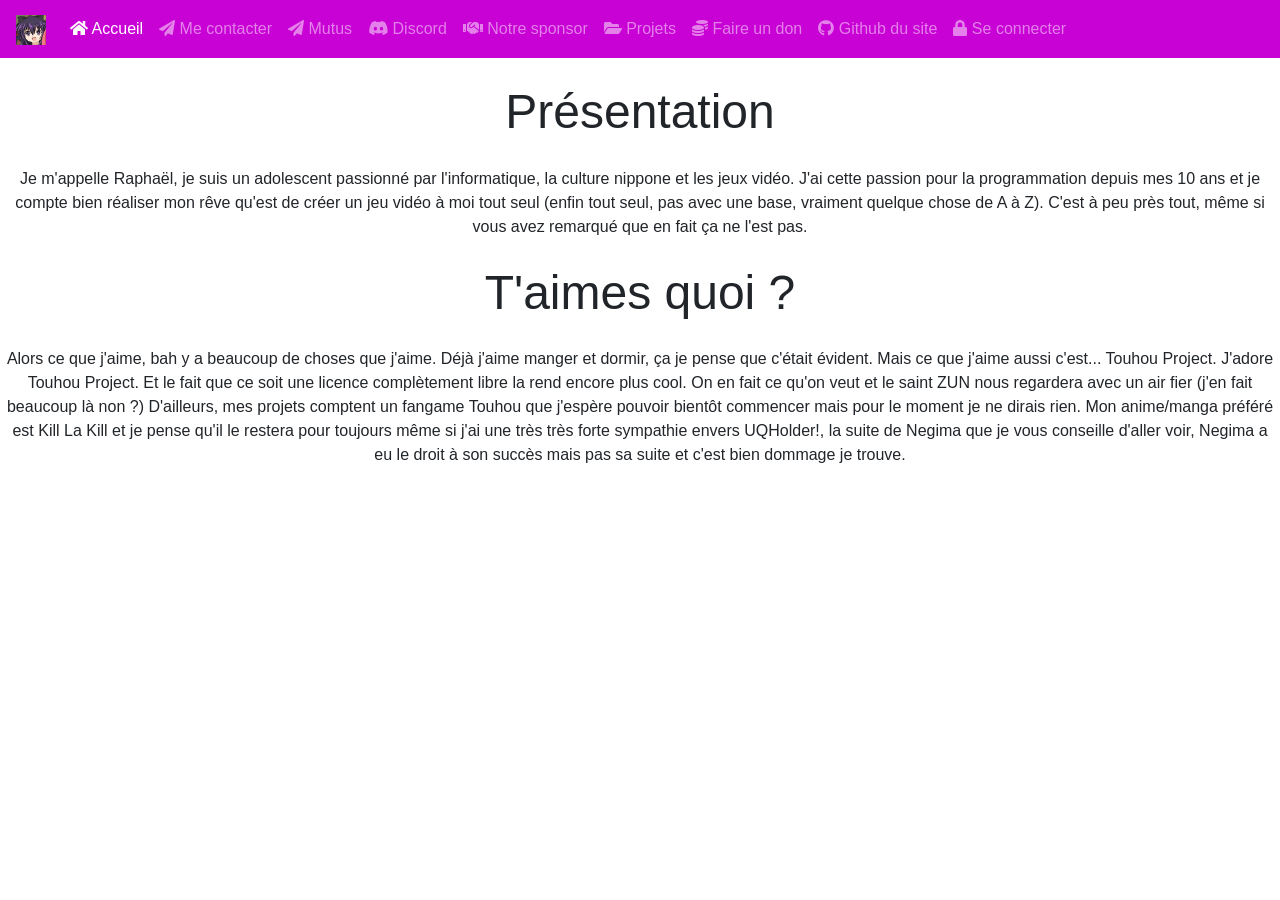
==== index.html @ 43088ca4 "clonage du site de base" ====
<!DOCTYPE html>
<html>

<head>
    <!-- Le titre de la page-->
    <title>Le site de Toh-ka</title>

    <!-- Le format de rédaction, l'UTF-8 permet d'avoir les accents !-->
    <meta charset="UTF-8">

    <!-- Les précisions sur l'identité du site web-->
    <link rel="icon" href="img/icontab.PNG" type="image/jpg">
    <meta name="title" content="Toh-ka">
    <meta name="author" content="Toh-ka">
    <meta name="description" content="Le site de Toh-ka">
    <meta name="keywords" content="Toh-ka">
    <meta name="theme-color" content="E9A99F" />

    <!-- Gestion de la compatibilité du site web-->
    <meta http-equiv="X-UA-Compatible" content="ie=edge">
    <meta name="viewport" content="width=device-width, initial-scale=1, shrink-to-fit=no">

    <!-- Les feuilles de style-->
    <link rel="stylesheet" type="text/css" href="css/style.css">
    <!-- Font Awesome permet de générer les petites icones pour la barre de navigation ! -->
    <link rel="stylesheet" href="https://use.fontawesome.com/releases/v5.8.1/css/all.css" integrity="sha384-50oBUHEmvpQ+1lW4y57PTFmhCaXp0ML5d60M1M7uH2+nqUivzIebhndOJK28anvf" crossorigin="anonymous">
    <!-- Bootstrap permet de gérer la structure du site web en prenant en compte sa mise en forme selon la taile de l'écran !-->
    <link rel="stylesheet" href="https://stackpath.bootstrapcdn.com/bootstrap/4.5.0/css/bootstrap.min.css" integrity="sha384-9aIt2nRpC12Uk9gS9baDl411NQApFmC26EwAOH8WgZl5MYYxFfc+NcPb1dKGj7Sk" crossorigin="anonymous">

</head>

<body>
    <!-- La barre de navigation -->
    <header>
        <nav class="navbar sticky-top navbar-dark navbar-expand-lg" style="background-color: rgb(200, 1, 213);">
            <a class="navbar-brand" href="#">
                <img src="img/icon.PNG" width="30" height="30" alt="" loading="lazy">
            </a>
            <button class="navbar-toggler" type="button" data-toggle="collapse" data-target="#navbarText" aria-controls="navbarText" aria-expanded="false" aria-label="Toggle navigation">
                <span class="navbar-toggler-icon"></span>
              </button>
            <div class="collapse navbar-collapse" id="navbarText">
                <ul class="navbar-nav mr-auto">
                    <li class="nav-item"> <a class="nav-link active" href="#"><i class="fas fa-home"></i> Accueil</a>
                    </li>
                    <li class="nav-item"> <a class="nav-link" href="pages/Réseaux.html"><i class="fas fa-paper-plane"></i> Me contacter</a>
                    <li>
                    <li class="nav-item"> <a class="nav-link" href="pages/mutus.html"><i class="fas fa-paper-plane"></i> Mutus</a></li>  
                    </li>
                    <li class="nav-item"> <a class="nav-link" href="https://discord.gg/xaQCFtC9bv" target="-blank"><i class="fab fa-discord"></i> Discord</a>
                    </li>
                    <li class="nav-item"> <a class="nav-link" href="pages/sponsor.html"><i class="fas fa-handshake"></i> Notre sponsor</a>
                    </li>
                    <li class="nav-item"> <a class="nav-link" href="pages/projets.html"><i class="fas fa-folder-open"></i> Projets</a>
                    </li>
                    <li class="nav-item"> <a class="nav-link" href="https://streamelements.com/toh_ka/tip" target="-blank"><i class="fas fa-coins"></i> Faire un don</a>
                    </li>
                    <li class="nav-item"> <a class="nav-link" href="https://github.com/Bettyaoi/bettyaoi.github.io" target="-blank"><i class="fab fa-github"></i> Github du site</a>
                    </li>
                    <li class="nav-item"> <a class="nav-link" href="https://hexatm.com/MagiicalGirl/" target="-blank"><i class="fas fa-lock"></i> Se connecter</a>
                    </li>
                </ul>
            </div>
        </nav>
    </header>

    <!-- Le contenu-->
    <section>
        <h2 class="tki">Présentation</h2>
        <p class="moi"> Je m'appelle Raphaël, je suis un adolescent passionné par l'informatique, la culture nippone et les jeux vidéo. J'ai cette passion pour la programmation depuis mes 10 ans et je compte bien réaliser mon rêve qu'est de créer un jeu vidéo à moi tout
            seul (enfin tout seul, pas avec une base, vraiment quelque chose de A à Z). C'est à peu près tout, même si vous avez remarqué que en fait ça ne l'est pas.
        </p>
    </section>
    <section>
        <h2 class="temkoi">T'aimes quoi ?</h2>
        <p class="jem">Alors ce que j'aime, bah y a beaucoup de choses que j'aime. Déjà j'aime manger et dormir, ça je pense que c'était évident. Mais ce que j'aime aussi c'est... Touhou Project. J'adore Touhou Project. Et le fait que ce soit une licence complètement
            libre la rend encore plus cool. On en fait ce qu'on veut et le saint ZUN nous regardera avec un air fier (j'en fait beaucoup là non ?) D'ailleurs, mes projets comptent un fangame Touhou que j'espère pouvoir bientôt commencer mais pour le moment
            je ne dirais rien. Mon anime/manga préféré est Kill La Kill et je pense qu'il le restera pour toujours même si j'ai une très très forte sympathie envers UQHolder!, la suite de Negima que je vous conseille d'aller voir, Negima a eu le droit
            à son succès mais pas sa suite et c'est bien dommage je trouve.
        </p>
    </section>




    <!-- Les scripts de Bootstrap pour gérer l'affichage et la structure de la page ! -->

    <script src="https://code.jquery.com/jquery-3.5.1.slim.min.js" integrity="sha384-DfXdz2htPH0lsSSs5nCTpuj/zy4C+OGpamoFVy38MVBnE+IbbVYUew+OrCXaRkfj" crossorigin="anonymous"></script>
    <script src="https://cdn.jsdelivr.net/npm/popper.js@1.16.0/dist/umd/popper.min.js" integrity="sha384-Q6E9RHvbIyZFJoft+2mJbHaEWldlvI9IOYy5n3zV9zzTtmI3UksdQRVvoxMfooAo" crossorigin="anonymous"></script>
    <script src="https://stackpath.bootstrapcdn.com/bootstrap/4.5.0/js/bootstrap.min.js" integrity="sha384-OgVRvuATP1z7JjHLkuOU7Xw704+h835Lr+6QL9UvYjZE3Ipu6Tp75j7Bh/kR0JKI" crossorigin="anonymous"></script>
</body>

</html>
---- css/style.css ----
/* page principale*/
body {
  margin: 0px;
  padding: 0px;
  font-family: -apple-system, BlinkMacSystemFont, 'Segoe UI', Roboto, Oxygen, Ubuntu, Cantarell, 'Open Sans', 'Helvetica Neue', sans-serif !important;
}

h1 {
  font-family: -apple-system, BlinkMacSystemFont, 'Segoe UI', Roboto, Oxygen, Ubuntu, Cantarell, 'Open Sans', 'Helvetica Neue', sans-serif !important;
  font-size: 4em !important;
  margin: 1vw !important;
  font-weight: 400 !important;
}

h2 {
  font-family: -apple-system, BlinkMacSystemFont, 'Segoe UI', Roboto, Oxygen, Ubuntu, Cantarell, 'Open Sans', 'Helvetica Neue', sans-serif !important;
  font-size: 3em !important;
  margin: 2vw !important;
  font-weight: 400 !important;
}

p {
  margin: 5px;
}

a:link {
  text-decoration: none !important;
  -webkit-transition: all 0.2s;
  transition: all 0.2s;
}

a:link:hover {
  -webkit-transform: scale(0.9);
          transform: scale(0.9);
}

.tki {
  text-align: center;
}

.moi {
  text-align: center;
}

.temkoi {
  text-align: center;
}

.jem {
  text-align: center;
}

/* page "contact" */
.media {
  color: black !important;
  text-decoration: none;
  -webkit-transition: all 0.2s;
  transition: all 0.2s;
}

.media img {
  width: 10vw;
}

.media:hover {
  -webkit-transform: scale(0.95) translateX(-20px);
          transform: scale(0.95) translateX(-20px);
}
/*# sourceMappingURL=style.css.map */
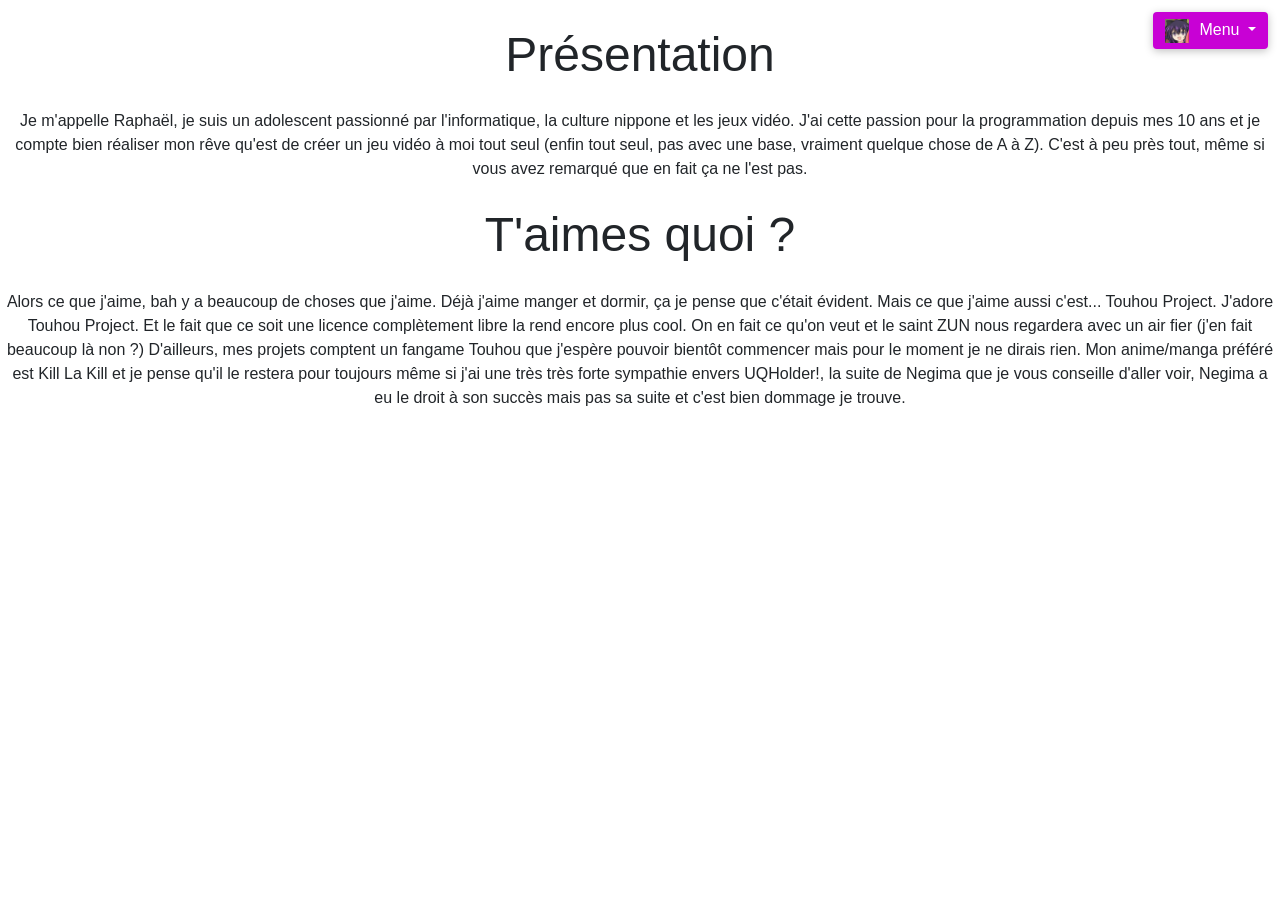
==== commit 1e113b0b: "floating menu for index (vibecoded)" ====
--- a/index.html
+++ b/index.html
@@ -27,41 +27,91 @@
     <!-- Bootstrap permet de gérer la structure du site web en prenant en compte sa mise en forme selon la taile de l'écran !-->
     <link rel="stylesheet" href="https://stackpath.bootstrapcdn.com/bootstrap/4.5.0/css/bootstrap.min.css" integrity="sha384-9aIt2nRpC12Uk9gS9baDl411NQApFmC26EwAOH8WgZl5MYYxFfc+NcPb1dKGj7Sk" crossorigin="anonymous">
 
+    <!-- Style du menu déroulant (tu peux le déplacer dans css/style.css) -->
+    <style>
+        /* Bouton de menu flottant, sans bannière */
+        .menu-flottant {
+            position: fixed;
+            top: 12px;
+            right: 12px;
+            z-index: 1030;
+        }
+
+        .menu-flottant .btn-menu {
+            background-color: rgb(200, 1, 213);
+            border: none;
+            color: #fff;
+            box-shadow: 0 2px 8px rgba(0, 0, 0, 0.25);
+        }
+
+        .menu-flottant .btn-menu:hover,
+        .menu-flottant .btn-menu:focus,
+        .menu-flottant .show>.btn-menu {
+            background-color: rgb(165, 0, 176);
+            color: #fff;
+            box-shadow: 0 0 0 0.2rem rgba(200, 1, 213, 0.35);
+        }
+
+        .menu-flottant .btn-menu img {
+            margin-right: 6px;
+            vertical-align: -8px;
+        }
+
+        .menu-flottant .dropdown-menu {
+            border: none;
+            border-radius: 8px;
+            box-shadow: 0 6px 18px rgba(0, 0, 0, 0.25);
+            min-width: 14rem;
+            padding: 0.4rem 0;
+        }
+
+        .menu-flottant .dropdown-item {
+            padding: 0.55rem 1.2rem;
+        }
+
+        .menu-flottant .dropdown-item i {
+            width: 1.5rem;
+            text-align: center;
+            color: rgb(200, 1, 213);
+        }
+
+        .menu-flottant .dropdown-item:hover,
+        .menu-flottant .dropdown-item:focus {
+            background-color: rgba(200, 1, 213, 0.12);
+        }
+
+        .menu-flottant .dropdown-item.active {
+            background-color: rgb(200, 1, 213);
+            color: #fff;
+        }
+
+        .menu-flottant .dropdown-item.active i {
+            color: #fff;
+        }
+    </style>
+
 </head>
 
 <body>
-    <!-- La barre de navigation -->
+    <!-- Le menu déroulant -->
     <header>
-        <nav class="navbar sticky-top navbar-dark navbar-expand-lg" style="background-color: rgb(200, 1, 213);">
-            <a class="navbar-brand" href="#">
-                <img src="img/icon.PNG" width="30" height="30" alt="" loading="lazy">
-            </a>
-            <button class="navbar-toggler" type="button" data-toggle="collapse" data-target="#navbarText" aria-controls="navbarText" aria-expanded="false" aria-label="Toggle navigation">
-                <span class="navbar-toggler-icon"></span>
-              </button>
-            <div class="collapse navbar-collapse" id="navbarText">
-                <ul class="navbar-nav mr-auto">
-                    <li class="nav-item"> <a class="nav-link active" href="#"><i class="fas fa-home"></i> Accueil</a>
-                    </li>
-                    <li class="nav-item"> <a class="nav-link" href="pages/Réseaux.html"><i class="fas fa-paper-plane"></i> Me contacter</a>
-                    <li>
-                    <li class="nav-item"> <a class="nav-link" href="pages/mutus.html"><i class="fas fa-paper-plane"></i> Mutus</a></li>  
-                    </li>
-                    <li class="nav-item"> <a class="nav-link" href="https://discord.gg/xaQCFtC9bv" target="-blank"><i class="fab fa-discord"></i> Discord</a>
-                    </li>
-                    <li class="nav-item"> <a class="nav-link" href="pages/sponsor.html"><i class="fas fa-handshake"></i> Notre sponsor</a>
-                    </li>
-                    <li class="nav-item"> <a class="nav-link" href="pages/projets.html"><i class="fas fa-folder-open"></i> Projets</a>
-                    </li>
-                    <li class="nav-item"> <a class="nav-link" href="https://streamelements.com/toh_ka/tip" target="-blank"><i class="fas fa-coins"></i> Faire un don</a>
-                    </li>
-                    <li class="nav-item"> <a class="nav-link" href="https://github.com/Bettyaoi/bettyaoi.github.io" target="-blank"><i class="fab fa-github"></i> Github du site</a>
-                    </li>
-                    <li class="nav-item"> <a class="nav-link" href="https://hexatm.com/MagiicalGirl/" target="-blank"><i class="fas fa-lock"></i> Se connecter</a>
-                    </li>
-                </ul>
+        <div class="dropdown menu-flottant">
+            <button class="btn btn-menu dropdown-toggle" type="button" id="menuDeroulant" data-toggle="dropdown" aria-haspopup="true" aria-expanded="false">
+                <img src="img/icon.PNG" width="24" height="24" alt="" loading="lazy"> Menu
+            </button>
+            <div class="dropdown-menu dropdown-menu-right" aria-labelledby="menuDeroulant">
+                <a class="dropdown-item active" href="#"><i class="fas fa-home"></i> Accueil</a>
+                <a class="dropdown-item" href="pages/Réseaux.html"><i class="fas fa-paper-plane"></i> Me contacter</a>
+                <a class="dropdown-item" href="pages/mutus.html"><i class="fas fa-paper-plane"></i> Mutus</a>
+                <a class="dropdown-item" href="https://discord.gg/xaQCFtC9bv" target="_blank" rel="noopener"><i class="fab fa-discord"></i> Discord</a>
+                <a class="dropdown-item" href="pages/sponsor.html"><i class="fas fa-handshake"></i> Notre sponsor</a>
+                <a class="dropdown-item" href="pages/projets.html"><i class="fas fa-folder-open"></i> Projets</a>
+                <div class="dropdown-divider"></div>
+                <a class="dropdown-item" href="https://streamelements.com/toh_ka/tip" target="_blank" rel="noopener"><i class="fas fa-coins"></i> Faire un don</a>
+                <a class="dropdown-item" href="https://github.com/Bettyaoi/bettyaoi.github.io" target="_blank" rel="noopener"><i class="fab fa-github"></i> Github du site</a>
+                <a class="dropdown-item" href="https://hexatm.com/MagiicalGirl/" target="_blank" rel="noopener"><i class="fas fa-lock"></i> Se connecter</a>
             </div>
-        </nav>
+        </div>
     </header>
 
     <!-- Le contenu-->
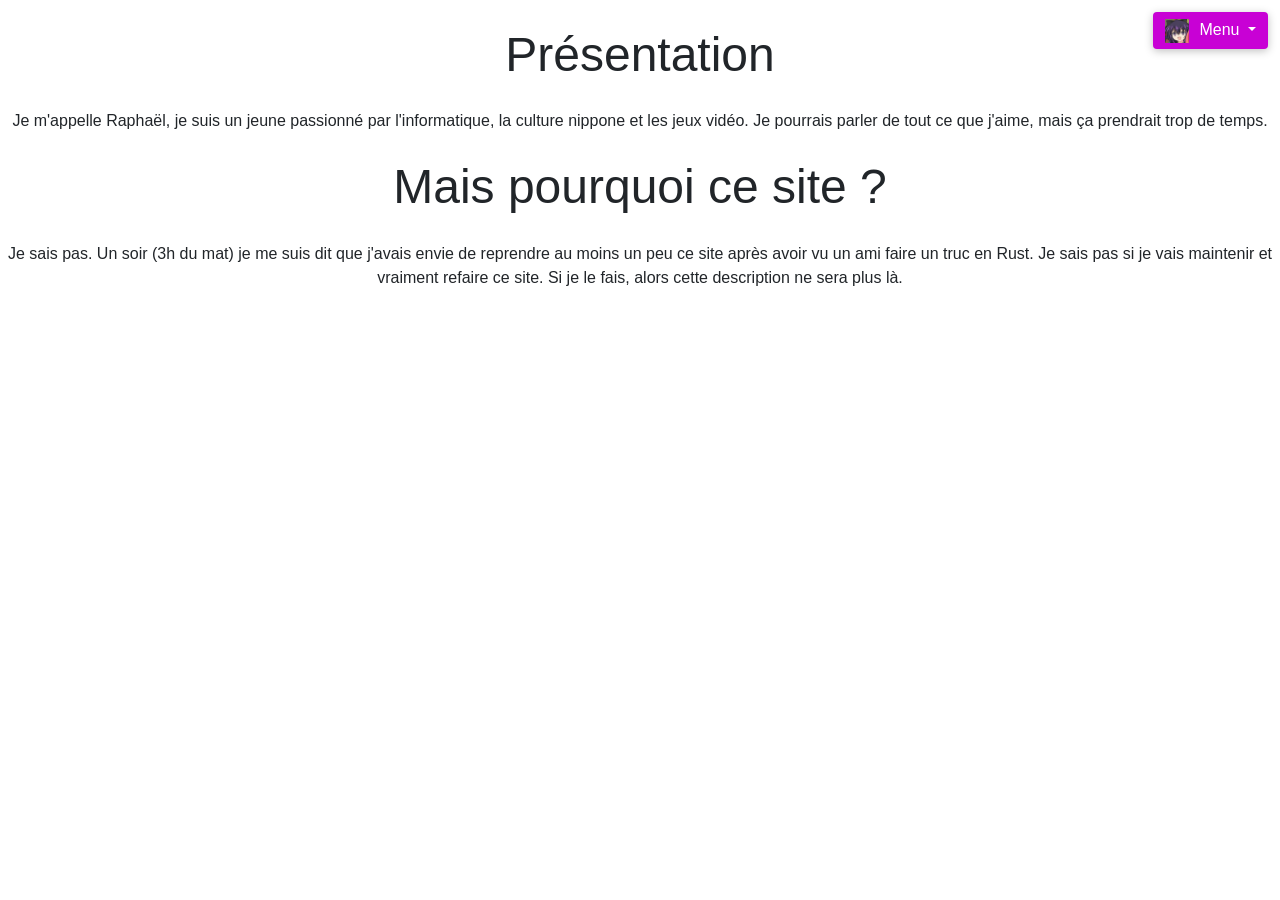
==== commit 9d92affb: "Update index.html" ====
--- a/index.html
+++ b/index.html
@@ -22,7 +22,7 @@
 
     <!-- Les feuilles de style-->
     <link rel="stylesheet" type="text/css" href="css/style.css">
-    <!-- Font Awesome permet de générer les petites icones pour la barre de navigation ! -->
+    <!-- Font Awesome permet de générer les petites icones pour le menu ! -->
     <link rel="stylesheet" href="https://use.fontawesome.com/releases/v5.8.1/css/all.css" integrity="sha384-50oBUHEmvpQ+1lW4y57PTFmhCaXp0ML5d60M1M7uH2+nqUivzIebhndOJK28anvf" crossorigin="anonymous">
     <!-- Bootstrap permet de gérer la structure du site web en prenant en compte sa mise en forme selon la taile de l'écran !-->
     <link rel="stylesheet" href="https://stackpath.bootstrapcdn.com/bootstrap/4.5.0/css/bootstrap.min.css" integrity="sha384-9aIt2nRpC12Uk9gS9baDl411NQApFmC26EwAOH8WgZl5MYYxFfc+NcPb1dKGj7Sk" crossorigin="anonymous">
@@ -46,7 +46,7 @@
 
         .menu-flottant .btn-menu:hover,
         .menu-flottant .btn-menu:focus,
-        .menu-flottant .show>.btn-menu {
+        .menu-flottant.show>.btn-menu {
             background-color: rgb(165, 0, 176);
             color: #fff;
             box-shadow: 0 0 0 0.2rem rgba(200, 1, 213, 0.35);
@@ -97,7 +97,7 @@
     <header>
         <div class="dropdown menu-flottant">
             <button class="btn btn-menu dropdown-toggle" type="button" id="menuDeroulant" data-toggle="dropdown" aria-haspopup="true" aria-expanded="false">
-                <img src="img/icon.PNG" width="24" height="24" alt="" loading="lazy"> Menu
+                <img src="img/icon.PNG" width="24" height="24" alt=""> Menu
             </button>
             <div class="dropdown-menu dropdown-menu-right" aria-labelledby="menuDeroulant">
                 <a class="dropdown-item active" href="#"><i class="fas fa-home"></i> Accueil</a>
@@ -117,21 +117,13 @@
     <!-- Le contenu-->
     <section>
         <h2 class="tki">Présentation</h2>
-        <p class="moi"> Je m'appelle Raphaël, je suis un adolescent passionné par l'informatique, la culture nippone et les jeux vidéo. J'ai cette passion pour la programmation depuis mes 10 ans et je compte bien réaliser mon rêve qu'est de créer un jeu vidéo à moi tout
-            seul (enfin tout seul, pas avec une base, vraiment quelque chose de A à Z). C'est à peu près tout, même si vous avez remarqué que en fait ça ne l'est pas.
+        <p class="moi"> Je m'appelle Raphaël, je suis un jeune passionné par l'informatique, la culture nippone et les jeux vidéo. Je pourrais parler de tout ce que j'aime, mais ça prendrait trop de temps.
+    </section>
+    <section>
+        <h2 class="temkoi">Mais pourquoi ce site ?</h2>
+        <p class="jem">Je sais pas. Un soir (3h du mat) je me suis dit que j'avais envie de reprendre au moins un peu ce site après avoir vu un ami faire un truc en Rust. Je sais pas si je vais maintenir et vraiment refaire ce site. Si je le fais, alors cette description ne sera plus là.
         </p>
     </section>
-    <section>
-        <h2 class="temkoi">T'aimes quoi ?</h2>
-        <p class="jem">Alors ce que j'aime, bah y a beaucoup de choses que j'aime. Déjà j'aime manger et dormir, ça je pense que c'était évident. Mais ce que j'aime aussi c'est... Touhou Project. J'adore Touhou Project. Et le fait que ce soit une licence complètement
-            libre la rend encore plus cool. On en fait ce qu'on veut et le saint ZUN nous regardera avec un air fier (j'en fait beaucoup là non ?) D'ailleurs, mes projets comptent un fangame Touhou que j'espère pouvoir bientôt commencer mais pour le moment
-            je ne dirais rien. Mon anime/manga préféré est Kill La Kill et je pense qu'il le restera pour toujours même si j'ai une très très forte sympathie envers UQHolder!, la suite de Negima que je vous conseille d'aller voir, Negima a eu le droit
-            à son succès mais pas sa suite et c'est bien dommage je trouve.
-        </p>
-    </section>
-
-
-
 
     <!-- Les scripts de Bootstrap pour gérer l'affichage et la structure de la page ! -->
 
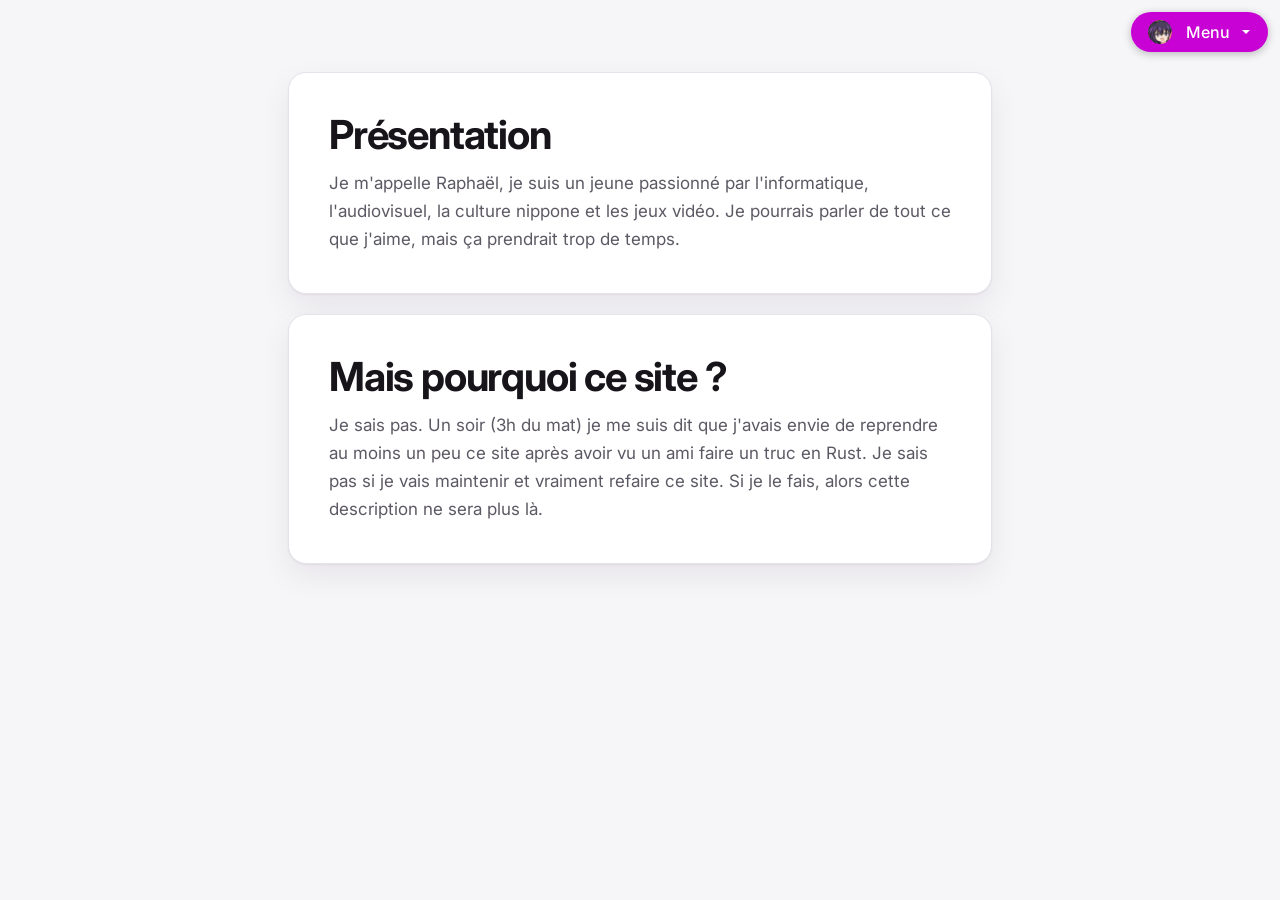
==== commit 20e1f084: "Update index.html" ====
--- a/index.html
+++ b/index.html
@@ -117,7 +117,7 @@
     <!-- Le contenu-->
     <section>
         <h2 class="tki">Présentation</h2>
-        <p class="moi"> Je m'appelle Raphaël, je suis un jeune passionné par l'informatique, la culture nippone et les jeux vidéo. Je pourrais parler de tout ce que j'aime, mais ça prendrait trop de temps.
+        <p class="moi"> Je m'appelle Raphaël, je suis un jeune passionné par l'informatique, l'audiovisuel, la culture nippone et les jeux vidéo. Je pourrais parler de tout ce que j'aime, mais ça prendrait trop de temps.
     </section>
     <section>
         <h2 class="temkoi">Mais pourquoi ce site ?</h2>
--- a/css/style.css
+++ b/css/style.css
@@ -1,69 +1,324 @@
-/* page principale*/
-body {
-  margin: 0px;
-  padding: 0px;
-  font-family: -apple-system, BlinkMacSystemFont, 'Segoe UI', Roboto, Oxygen, Ubuntu, Cantarell, 'Open Sans', 'Helvetica Neue', sans-serif !important;
+/* ==========================================================
+   Variables
+   ========================================================== */
+@import url('https://fonts.googleapis.com/css2?family=Inter:wght@400;500;700&display=swap');
+
+:root {
+  --bg: #f6f5f8;
+  --surface: #ffffff;
+  --ink: #17151a;
+  --muted: #5d5964;
+  --accent: #b000bc;          /* texte / icônes */
+  --accent-strong: #c801d5;   /* fonds (bouton, élément actif) */
+  --accent-soft: rgba(200, 1, 213, 0.1);
+  --border: #e5e2ea;
+  --radius: 18px;
+  --shadow: 0 1px 2px rgba(23, 21, 26, 0.05), 0 12px 32px rgba(23, 21, 26, 0.07);
+  --font: 'Inter', -apple-system, BlinkMacSystemFont, 'Segoe UI', Roboto, 'Helvetica Neue', sans-serif;
+}
+
+@media (prefers-color-scheme: dark) {
+  :root {
+    --bg: #121014;
+    --surface: #1b181f;
+    --ink: #f1eff4;
+    --muted: #a39eac;
+    --accent: #e27bff;
+    --accent-soft: rgba(226, 123, 255, 0.14);
+    --border: #2b2731;
+    --shadow: 0 1px 2px rgba(0, 0, 0, 0.4), 0 12px 32px rgba(0, 0, 0, 0.35);
+  }
+}
+
+/* ==========================================================
+   Base
+   (les sélecteurs sont un peu plus précis que Bootstrap, chargé
+   après ce fichier, pour que les styles ci-dessous l'emportent)
+   ========================================================== */
+*,
+*::before,
+*::after {
+  box-sizing: border-box;
+}
+
+html {
+  scroll-behavior: smooth;
+}
+
+html body {
+  margin: 0;
+  padding: 4.5rem 0 3rem; /* place pour le menu flottant */
+  min-height: 100vh;
+  background: var(--bg);
+  color: var(--ink);
+  font-family: var(--font) !important;
+  font-size: 1.0625rem;
+  line-height: 1.65;
+  -webkit-font-smoothing: antialiased;
+}
+
+h1,
+h2,
+section h2 {
+  font-family: var(--font) !important;
+  color: var(--ink);
+  font-weight: 700 !important;
+  line-height: 1.1;
+  letter-spacing: -0.03em;
+  text-wrap: balance;
 }
 
 h1 {
-  font-family: -apple-system, BlinkMacSystemFont, 'Segoe UI', Roboto, Oxygen, Ubuntu, Cantarell, 'Open Sans', 'Helvetica Neue', sans-serif !important;
-  font-size: 4em !important;
-  margin: 1vw !important;
-  font-weight: 400 !important;
-}
-
-h2 {
-  font-family: -apple-system, BlinkMacSystemFont, 'Segoe UI', Roboto, Oxygen, Ubuntu, Cantarell, 'Open Sans', 'Helvetica Neue', sans-serif !important;
-  font-size: 3em !important;
-  margin: 2vw !important;
-  font-weight: 400 !important;
-}
-
-p {
-  margin: 5px;
-}
-
-a:link {
+  font-size: clamp(2rem, 6vw, 3rem) !important;
+  margin: 0 0 1.25rem !important;
+}
+
+section h2 {
+  font-size: clamp(1.75rem, 4.5vw, 2.5rem) !important;
+  margin: 0 0 0.75rem !important;
+}
+
+section p {
+  margin: 0;
+  color: var(--muted);
+}
+
+p a {
+  color: var(--accent);
+  background-image: linear-gradient(currentColor, currentColor);
+  background-position: 0 100%;
+  background-repeat: no-repeat;
+  background-size: 0% 2px;
   text-decoration: none !important;
-  -webkit-transition: all 0.2s;
-  transition: all 0.2s;
-}
-
-a:link:hover {
-  -webkit-transform: scale(0.9);
-          transform: scale(0.9);
-}
-
-.tki {
+  transition: background-size 0.25s ease;
+}
+
+p a:hover {
+  color: var(--accent);
+  background-size: 100% 2px;
+}
+
+:focus-visible {
+  outline: 3px solid var(--accent);
+  outline-offset: 3px;
+}
+
+/* ==========================================================
+   Page d'accueil : les sections deviennent des cartes
+   ========================================================== */
+.carte,
+section:has(> .moi),
+section:has(> .jem) {
+  margin: 0 0 1.25rem;
+  padding: clamp(1.5rem, 4vw, 2.5rem);
+  background: var(--surface);
+  border: 1px solid var(--border);
+  border-radius: var(--radius);
+  box-shadow: var(--shadow);
+}
+
+/* Accueil : les cartes sont directement dans le body */
+section:has(> .moi),
+section:has(> .jem) {
+  width: min(100% - 2rem, 44rem);
+  margin-inline: auto;
+}
+
+.tki,
+.moi,
+.temkoi,
+.jem {
+  text-align: left;
+}
+
+/* ==========================================================
+   Menu flottant
+   ========================================================== */
+.menu-flottant {
+  position: fixed;
+  top: 14px;
+  right: 14px;
+  z-index: 1030;
+}
+
+.menu-flottant .btn-menu {
+  display: inline-flex;
+  align-items: center;
+  gap: 0.5rem;
+  padding: 0.5rem 1.1rem;
+  background-color: var(--accent-strong);
+  border: none;
+  border-radius: 999px;
+  color: #fff;
+  font-weight: 500;
+  box-shadow: 0 4px 14px rgba(200, 1, 213, 0.35);
+  transition: transform 0.2s ease, box-shadow 0.2s ease, background-color 0.2s ease;
+}
+
+.menu-flottant .btn-menu img {
+  margin: 0;
+  vertical-align: middle;
+  border-radius: 50%;
+}
+
+.menu-flottant .btn-menu:hover,
+.menu-flottant .btn-menu:focus,
+.menu-flottant.show > .btn-menu {
+  background-color: #a500b0;
+  color: #fff;
+  transform: translateY(-1px);
+  box-shadow: 0 6px 18px rgba(200, 1, 213, 0.45);
+}
+
+.menu-flottant .btn-menu:focus-visible {
+  outline: 3px solid var(--ink);
+  outline-offset: 3px;
+}
+
+.menu-flottant .dropdown-menu {
+  min-width: 15rem;
+  margin-top: 0.6rem;
+  padding: 0.5rem;
+  background: var(--surface);
+  border: 1px solid var(--border);
+  border-radius: 14px;
+  box-shadow: var(--shadow);
+}
+
+.menu-flottant .dropdown-item {
+  display: flex;
+  align-items: center;
+  gap: 0.6rem;
+  padding: 0.55rem 0.8rem;
+  border-radius: 10px;
+  color: var(--ink);
+  transition: background-color 0.15s ease;
+}
+
+.menu-flottant .dropdown-item i {
+  width: 1.4rem;
   text-align: center;
-}
-
-.moi {
-  text-align: center;
-}
-
-.temkoi {
-  text-align: center;
-}
-
-.jem {
-  text-align: center;
-}
-
-/* page "contact" */
-.media {
-  color: black !important;
+  color: var(--accent);
+}
+
+.menu-flottant .dropdown-item:hover,
+.menu-flottant .dropdown-item:focus {
+  background-color: var(--accent-soft);
+  color: var(--ink);
+}
+
+.menu-flottant .dropdown-item.active {
+  background-color: var(--accent-strong);
+  color: #fff;
+}
+
+.menu-flottant .dropdown-item.active i {
+  color: #fff;
+}
+
+.menu-flottant .dropdown-divider {
+  margin: 0.4rem 0;
+  border-top-color: var(--border);
+}
+
+/* ==========================================================
+   Pages secondaires (contact, mutus, sponsor, projets)
+   ========================================================== */
+.page {
+  width: min(100% - 2rem, 44rem);
+  margin: 0 auto;
+}
+
+.intro {
+  max-width: 60ch;
+  margin: -0.5rem 0 1.5rem;
+  color: var(--muted);
+}
+
+/* Image à gauche, texte à droite */
+.profil {
+  display: flex;
+  align-items: flex-start;
+  gap: 1.25rem;
+}
+
+.profil img {
+  flex-shrink: 0;
+}
+
+/* Contact : petits logos, sans recadrage */
+.profil.logo img {
+  width: 56px;
+  height: 56px;
+  object-fit: contain;
+  border-radius: 12px;
+}
+
+/* Mutus : photos de profil rondes */
+.profil.avatar img {
+  width: 64px;
+  height: 64px;
+  object-fit: cover;
+  border-radius: 50%;
+}
+
+.profil h2 {
+  margin: 0 0 0.35rem !important;
+  font-size: 1.35rem !important;
+}
+
+a.profil,
+a.profil:hover {
+  color: inherit;
   text-decoration: none;
-  -webkit-transition: all 0.2s;
-  transition: all 0.2s;
-}
-
-.media img {
-  width: 10vw;
-}
-
-.media:hover {
-  -webkit-transform: scale(0.95) translateX(-20px);
-          transform: scale(0.95) translateX(-20px);
-}
-/*# sourceMappingURL=style.css.map */+}
+
+a.profil:hover h2,
+h2 a:hover {
+  color: var(--accent);
+}
+
+h2 a,
+h2 a:hover {
+  color: inherit;
+  text-decoration: none;
+}
+
+.actions,
+.video {
+  margin-top: 1.25rem;
+}
+
+.video {
+  aspect-ratio: 16 / 9;
+}
+
+.video iframe {
+  width: 100%;
+  height: 100%;
+  border: 0;
+  border-radius: 12px;
+}
+
+.sponsor {
+  display: block;
+  max-width: 100%;
+  height: auto;
+  margin-top: 1.25rem;
+  border-radius: 12px;
+}
+
+/* ==========================================================
+   Accessibilité
+   ========================================================== */
+@media (prefers-reduced-motion: reduce) {
+  html {
+    scroll-behavior: auto;
+  }
+
+  *,
+  *::before,
+  *::after {
+    transition: none !important;
+  }
+}
